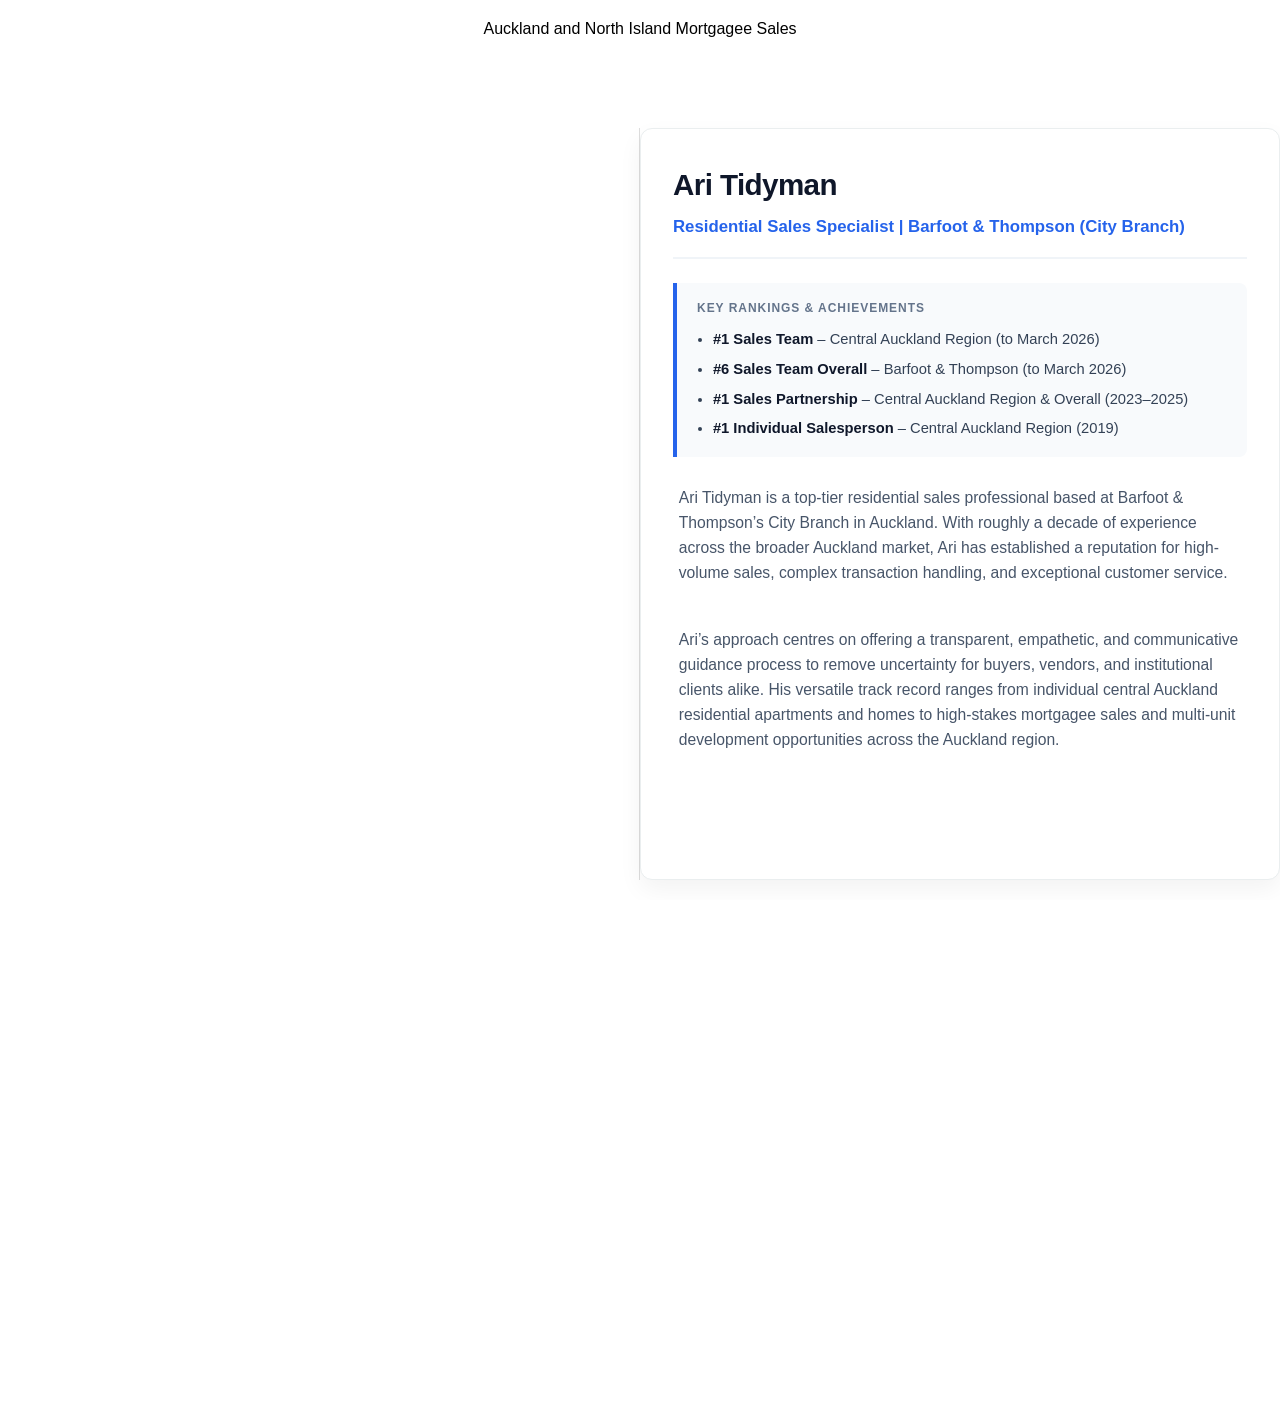
==== index.html @ 2373a751 "spacing added between ari and kristina" ====
<!DOCTYPE html>


<html lang="en">
<head>
  <meta charset="UTF-8">
  <meta name="viewport" content="width=device-width, initial-scale=1.0">
  <link rel="stylesheet" href="CSS/HomePage.css">
  <title>Mortgagee Sales</title>
</head>
<body>

  <!-- Top Navigation -->
  <nav class="Top-Nav">
    <a href="index.html">Auckland and North Island Mortgagee Sales</a>
    <!--<a href="/HTML/ForSale.html">FAQ</a>-->
    <!--<a href="/HTML/Sold.html">FAQ</a>-->
    <!--<a href="/HTML/FAQ_Page.html">FAQ</a>-->
   <!-- <a href="/HTML/AboutUs.html">Contact</a>-->
  </nav>

  <!-- Main Page Grid -->
  <div class="page">
    <!-- LEFT: Embed Barfoot iframe -->
    <div class="embed-panel">
      <div class="iframe-wrapper">
        <iframe
          src="https://www.barfoot.co.nz/our-people/a.tidyman?tab=Properties"
          title="Ari Tidyman Properties">
        </iframe>
      </div>
    </div>

    <!-- RIGHT: Content Panel -->
    <div class="content-panel">
      <div class="header-group">
    <h1>Ari Tidyman</h1>
    <p class="subtitle">Residential Sales Specialist | Barfoot &amp; Thompson (City Branch)</p>
    
      </div>
    <div class="achievements-card">
    <span class="achievements-label">Key Rankings &amp; Achievements</span>
    <ul class="achievements-list" style="padding-left: 3%;">
      <li><strong>#1 Sales Team</strong> – Central Auckland Region (to March 2026)</li>
      <li><strong>#6 Sales Team Overall</strong> – Barfoot &amp; Thompson (to March 2026)</li>
      <li><strong>#1 Sales Partnership</strong> – Central Auckland Region &amp; Overall (2023–2025)</li>
      <li><strong>#1 Individual Salesperson</strong> – Central Auckland Region (2019)</li>
    </ul>
  </div>

  <div class="bio-body" style="padding-left: 1%;">
    <p>Ari Tidyman is a top-tier residential sales professional based at Barfoot &amp; Thompson’s City Branch in Auckland. With roughly a decade of experience across the broader Auckland market, Ari has established a reputation for high-volume sales, complex transaction handling, and exceptional customer service.</p>
    <br> 
    <p>Ari’s approach centres on offering a transparent, empathetic, and communicative guidance process to remove uncertainty for buyers, vendors, and institutional clients alike. His versatile track record ranges from individual central Auckland residential apartments and homes to high-stakes mortgagee sales and multi-unit development opportunities across the Auckland region.</p>
  </div>

    </div> <br> <br> <br> </div>

  <div class="header-group">
    <h1>Kristina Clarke</h1>
    <p class="subtitle">Associate Salesperson | Barfoot &amp; Thompson (City Branch)</p>
  </div>

  <div class="achievements-card">
    <span class="achievements-label">Key Rankings &amp; Achievements</span>
    <ul class="achievements-list">
      <li><strong>#1 Sales Team</strong> – Central Auckland Region (to March 2026)</li>
      <li><strong>#6 Sales Team Overall</strong> – Barfoot &amp; Thompson (to March 2026)</li>
      <li><strong>5-Star Rated Agent</strong> – Consistently recognized for exceptional client care &amp; negotiation</li>
    </ul>
  </div>
  <div class="bio-body">
    <p>Kristina Clarke is an energetic, highly collaborative residential real estate professional operating out of Barfoot &amp; Thompson’s City Branch in Auckland. Working closely alongside Ari Tidyman as part of an award-winning sales partnership, Kristina is known for her client-first philosophy, strong communication skills, and resourceful hands-on approach to preparing properties for market.</p>
    <br>
    <p>Kristina focuses on delivering a tailored, end-to-end service experience that prioritises vendor needs without pressure. Her expertise spans marketing strategy, open home execution, and navigating delicate sale situations. Whether guiding first-home buyers, supporting families through rapid sales campaigns, or managing mortgagee properties, Kristina combines market knowledge with a supportive, accessible approach.</p>
  </div>
</div>

  </div>

<script>

   
    // Get the screen width
    const screenWidth = window.innerWidth;

    // Set the body width to match the screen width
    document.body.style.width = (screenWidth - (0.02 * window.innerWidth)) + 'px';

    // update width on window resize
    window.addEventListener('resize', () => {
      document.body.style.width = window.innerWidth + 'px';
    });

  </script>

</body>
</html>
---- CSS/HomePage.css ----
/* Reset / Base */
* {
  box-sizing: border-box;
  margin: 0;
  padding: 0;
}

html, body {
  width: 100%;
  height: 100%;
  font-family: 'Trebuchet MS', Arial, sans-serif;
  background-color: #ffffff;
  color: #000;
  overflow-x: hidden; /* prevent sideways scroll */
}

/* Top Navigation */
.Top-Nav {
  display: flex;
  justify-content: space-around;
  background-color: #ffffff;
  position: fixed;
  top: 0;
  width: 100%;
  padding: 10px 0;
  z-index: 1000;
}

.Top-Nav a {
  color: #000;
  text-decoration: none;
  padding: 10px 20px;
  border-radius: 5px;
  transition: background-color 0.3s;
}

.Top-Nav a:hover {
  background-color: #929292;
}

/* Main Page Grid */
.page {
  display: grid;
  grid-template-columns: 1fr 1fr; /* Left / Right */
  height: 100vh;
  margin-top: 10%; /* offset for navbar */
}

/* LEFT: Embed Panel */
.embed-panel {
  border-right: 1px solid #ddd;
  overflow: hidden;
}

.iframe-wrapper {
  width: 100%;
  height: 100%;
  overflow: hidden;
}

.iframe-wrapper iframe {
  width: 200%;           /* compensate for scale */
  height: 200%;
  transform: scale(0.5);
  transform-origin: top left;
  border: none;
}

/* RIGHT: Content Panel */
.content-panel {
max-width: 680px;
  padding: 32px;
  margin: 0 auto;
  background-color: #ffffff;
  border-radius: 12px;
  box-shadow: 0 10px 25px rgba(0, 0, 0, 0.05);
  border: 1px solid #eaeeef;
  font-family: -apple-system, BlinkMacSystemFont, "Segoe UI", Roboto, Helvetica, Arial, sans-serif;
  color: #2c3e50;
  line-height: 1.6;
  overflow-y: auto;
}

/* Header Styling */
.header-group {
  margin-bottom: 24px;
  border-bottom: 2px solid #f0f4f8;
  padding-bottom: 16px;
}

.content-panel h1 {
  margin: 0 0 6px 0;
  font-size: 1.85rem;
  font-weight: 700;
  color: #0f172a;
  letter-spacing: -0.02em;
}

.content-panel .subtitle {
  margin: 0;
  font-size: 1.05rem;
  font-weight: 600;
  color: #2563eb; /* Professional accent blue */
}

/* Achievements Section */
.achievements-card {
  background-color: #f8fafc;
  border-left: 4px solid #2563eb;
  border-radius: 0 8px 8px 0;
  padding: 16px 20px;
  margin-bottom: 28px;
}

.achievements-label {
  display: block;
  font-size: 0.75rem;
  font-weight: 700;
  text-transform: uppercase;
  letter-spacing: 0.08em;
  color: #64748b;
  margin-bottom: 10px;
}

.achievements-list {
  margin: 0;
  padding-left: 18px;
  list-style-type: disc;
}

.achievements-list li {
  margin-bottom: 6px;
  font-size: 0.92rem;
  color: #334155;
}

.achievements-list li:last-child {
  margin-bottom: 0;
}

.achievements-list strong {
  color: #0f172a;
}

/* Body Copy */
.bio-body p {
  margin: 0 0 16px 0;
  font-size: 0.98rem;
  color: #475569;
}

.bio-body p:last-child {
  margin-bottom: 0;
}

/* MOBILE STACK */
@media (max-width: 768px) {
  .page {
    grid-template-columns: 1fr;
    grid-template-rows: 60vh auto; /* iframe on top */
    height: auto;
  }

  .embed-panel {
    border-right: none;
    border-bottom: 1px solid #ddd;
  }

  .iframe-wrapper {
    height: 60vh;
  }
}
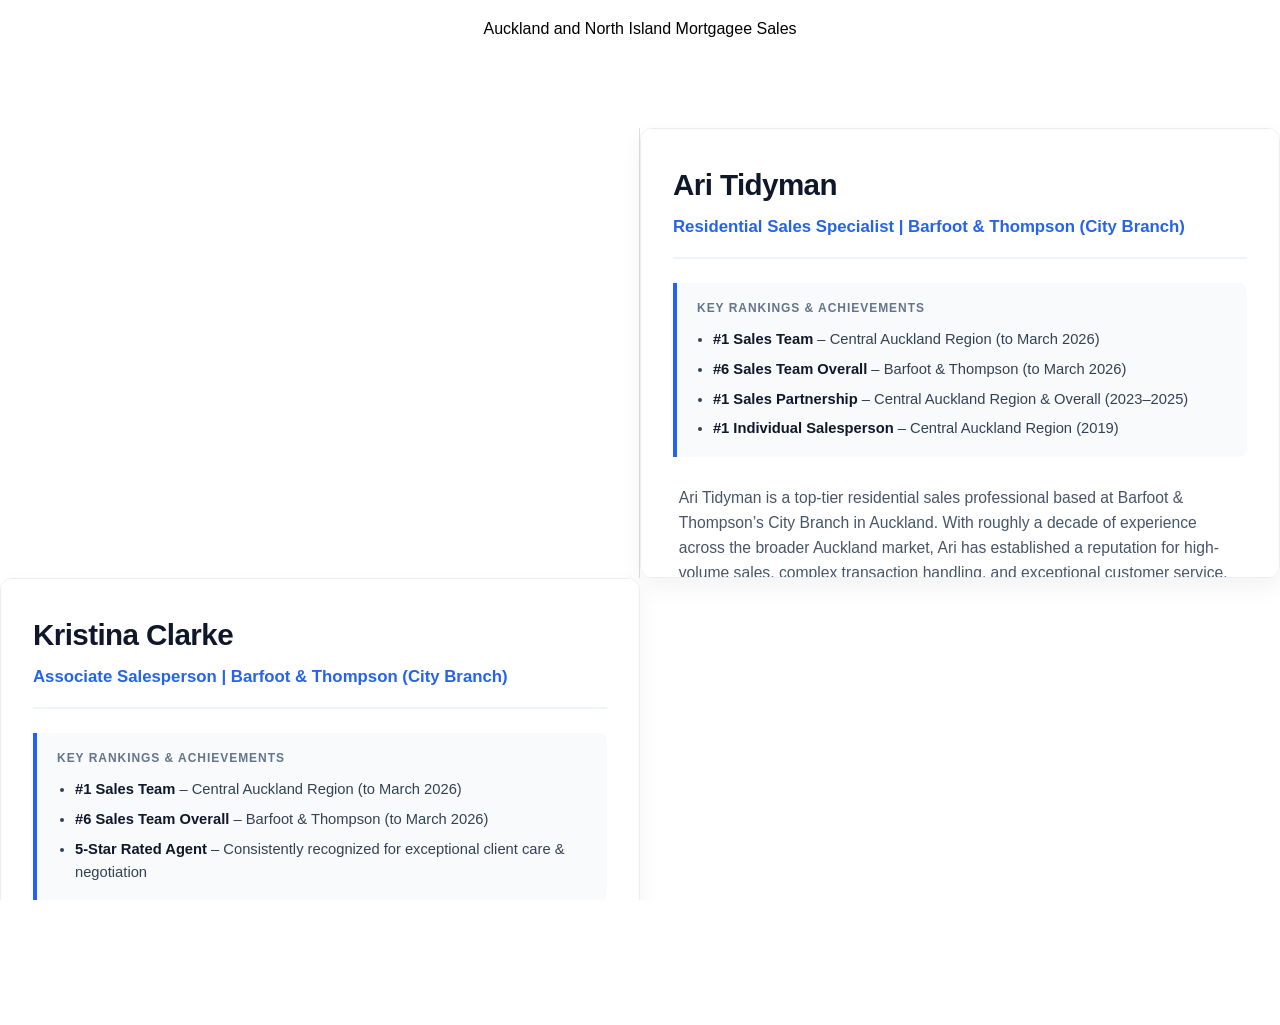
==== commit 3185df7c: "fixing last push" ====
--- a/index.html
+++ b/index.html
@@ -54,8 +54,9 @@
     <p>Ari’s approach centres on offering a transparent, empathetic, and communicative guidance process to remove uncertainty for buyers, vendors, and institutional clients alike. His versatile track record ranges from individual central Auckland residential apartments and homes to high-stakes mortgagee sales and multi-unit development opportunities across the Auckland region.</p>
   </div>
 
-    </div> <br> <br> <br> </div>
+     </div>
 
+  <div class="content-panel">
   <div class="header-group">
     <h1>Kristina Clarke</h1>
     <p class="subtitle">Associate Salesperson | Barfoot &amp; Thompson (City Branch)</p>
@@ -76,7 +77,8 @@
   </div>
 </div>
 
-  </div>
+ </div>
+ 
 
 <script>
 
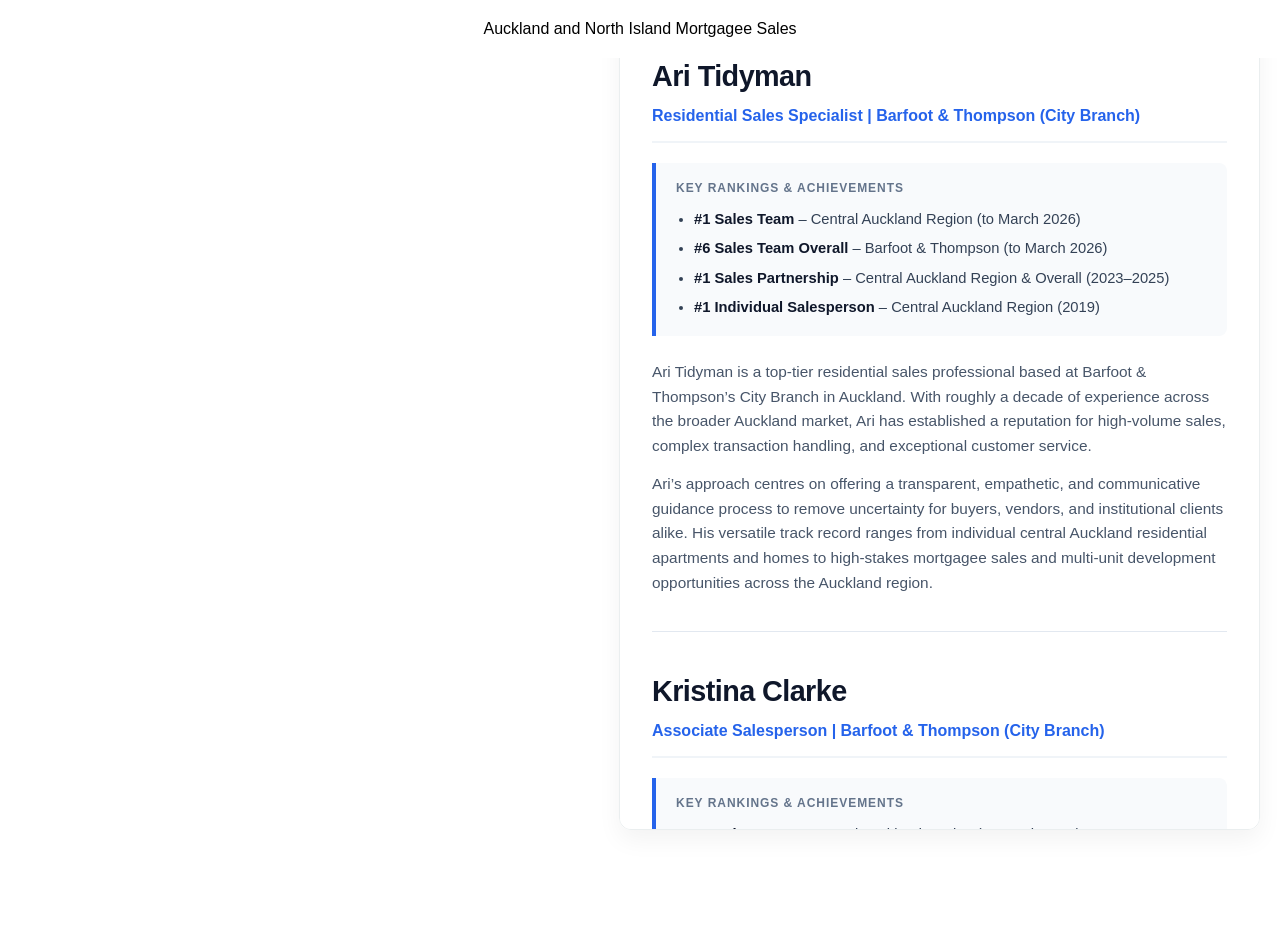
==== commit 074af92c: "fixing layout" ====
--- a/index.html
+++ b/index.html
@@ -31,53 +31,58 @@
       </div>
     </div>
 
-    <!-- RIGHT: Content Panel -->
+   <!-- RIGHT: Single Content Panel Containing Both Profiles -->
     <div class="content-panel">
-      <div class="header-group">
-    <h1>Ari Tidyman</h1>
-    <p class="subtitle">Residential Sales Specialist | Barfoot &amp; Thompson (City Branch)</p>
-    
+      
+      <!-- PROFILE 1: Ari Tidyman -->
+      <div class="profile-card">
+        <div class="header-group">
+          <h1>Ari Tidyman</h1>
+          <p class="subtitle">Residential Sales Specialist | Barfoot &amp; Thompson (City Branch)</p>
+        </div>
+
+        <div class="achievements-card">
+          <span class="achievements-label">Key Rankings &amp; Achievements</span>
+          <ul class="achievements-list">
+            <li><strong>#1 Sales Team</strong> – Central Auckland Region (to March 2026)</li>
+            <li><strong>#6 Sales Team Overall</strong> – Barfoot &amp; Thompson (to March 2026)</li>
+            <li><strong>#1 Sales Partnership</strong> – Central Auckland Region &amp; Overall (2023–2025)</li>
+            <li><strong>#1 Individual Salesperson</strong> – Central Auckland Region (2019)</li>
+          </ul>
+        </div>
+
+        <div class="bio-body">
+          <p>Ari Tidyman is a top-tier residential sales professional based at Barfoot &amp; Thompson’s City Branch in Auckland. With roughly a decade of experience across the broader Auckland market, Ari has established a reputation for high-volume sales, complex transaction handling, and exceptional customer service.</p>
+          <p>Ari’s approach centres on offering a transparent, empathetic, and communicative guidance process to remove uncertainty for buyers, vendors, and institutional clients alike. His versatile track record ranges from individual central Auckland residential apartments and homes to high-stakes mortgagee sales and multi-unit development opportunities across the Auckland region.</p>
+        </div>
       </div>
-    <div class="achievements-card">
-    <span class="achievements-label">Key Rankings &amp; Achievements</span>
-    <ul class="achievements-list" style="padding-left: 3%;">
-      <li><strong>#1 Sales Team</strong> – Central Auckland Region (to March 2026)</li>
-      <li><strong>#6 Sales Team Overall</strong> – Barfoot &amp; Thompson (to March 2026)</li>
-      <li><strong>#1 Sales Partnership</strong> – Central Auckland Region &amp; Overall (2023–2025)</li>
-      <li><strong>#1 Individual Salesperson</strong> – Central Auckland Region (2019)</li>
-    </ul>
-  </div>
 
-  <div class="bio-body" style="padding-left: 1%;">
-    <p>Ari Tidyman is a top-tier residential sales professional based at Barfoot &amp; Thompson’s City Branch in Auckland. With roughly a decade of experience across the broader Auckland market, Ari has established a reputation for high-volume sales, complex transaction handling, and exceptional customer service.</p>
-    <br> 
-    <p>Ari’s approach centres on offering a transparent, empathetic, and communicative guidance process to remove uncertainty for buyers, vendors, and institutional clients alike. His versatile track record ranges from individual central Auckland residential apartments and homes to high-stakes mortgagee sales and multi-unit development opportunities across the Auckland region.</p>
-  </div>
+      <!-- Divider between profiles -->
+      <hr class="profile-divider" />
 
-     </div>
+      <!-- PROFILE 2: Kristina Clarke -->
+      <div class="profile-card">
+        <div class="header-group">
+          <h1>Kristina Clarke</h1>
+          <p class="subtitle">Associate Salesperson | Barfoot &amp; Thompson (City Branch)</p>
+        </div>
 
-  <div class="content-panel">
-  <div class="header-group">
-    <h1>Kristina Clarke</h1>
-    <p class="subtitle">Associate Salesperson | Barfoot &amp; Thompson (City Branch)</p>
-  </div>
+        <div class="achievements-card">
+          <span class="achievements-label">Key Rankings &amp; Achievements</span>
+          <ul class="achievements-list">
+            <li><strong>#1 Sales Team</strong> – Central Auckland Region (to March 2026)</li>
+            <li><strong>#6 Sales Team Overall</strong> – Barfoot &amp; Thompson (to March 2026)</li>
+            <li><strong>5-Star Rated Agent</strong> – Consistently recognized for exceptional client care &amp; negotiation</li>
+          </ul>
+        </div>
 
-  <div class="achievements-card">
-    <span class="achievements-label">Key Rankings &amp; Achievements</span>
-    <ul class="achievements-list">
-      <li><strong>#1 Sales Team</strong> – Central Auckland Region (to March 2026)</li>
-      <li><strong>#6 Sales Team Overall</strong> – Barfoot &amp; Thompson (to March 2026)</li>
-      <li><strong>5-Star Rated Agent</strong> – Consistently recognized for exceptional client care &amp; negotiation</li>
-    </ul>
-  </div>
-  <div class="bio-body">
-    <p>Kristina Clarke is an energetic, highly collaborative residential real estate professional operating out of Barfoot &amp; Thompson’s City Branch in Auckland. Working closely alongside Ari Tidyman as part of an award-winning sales partnership, Kristina is known for her client-first philosophy, strong communication skills, and resourceful hands-on approach to preparing properties for market.</p>
-    <br>
-    <p>Kristina focuses on delivering a tailored, end-to-end service experience that prioritises vendor needs without pressure. Her expertise spans marketing strategy, open home execution, and navigating delicate sale situations. Whether guiding first-home buyers, supporting families through rapid sales campaigns, or managing mortgagee properties, Kristina combines market knowledge with a supportive, accessible approach.</p>
-  </div>
-</div>
+        <div class="bio-body">
+          <p>Kristina Clarke is an energetic, highly collaborative residential real estate professional operating out of Barfoot &amp; Thompson’s City Branch in Auckland. Working closely alongside Ari Tidyman as part of an award-winning sales partnership, Kristina is known for her client-first philosophy, strong communication skills, and resourceful hands-on approach to preparing properties for market.</p>
+          <p>Kristina focuses on delivering a tailored, end-to-end service experience that prioritises vendor needs without pressure. Her expertise spans marketing strategy, open home execution, and navigating delicate sale situations. Whether guiding first-home buyers, supporting families through rapid sales campaigns, or managing mortgagee properties, Kristina combines market knowledge with a supportive, accessible approach.</p>
+        </div>
+      </div>
 
- </div>
+    </div><!-- /.content-panel -->
  
 
 <script>
--- a/CSS/HomePage.css
+++ b/CSS/HomePage.css
@@ -39,39 +39,33 @@
   background-color: #929292;
 }
 
-/* Main Page Grid */
+/* Container for the Grid */
 .page {
-  display: grid;
-  grid-template-columns: 1fr 1fr; /* Left / Right */
-  height: 100vh;
-  margin-top: 10%; /* offset for navbar */
+  display: flex;
+  gap: 24px;
+  max-width: 1400px;
+  margin: 0 auto;
+  padding: 20px;
 }
 
-/* LEFT: Embed Panel */
+/* LEFT PANEL: iFrame Container */
 .embed-panel {
-  border-right: 1px solid #ddd;
-  overflow: hidden;
-}
-
-.iframe-wrapper {
-  width: 100%;
-  height: 100%;
-  overflow: hidden;
+  flex: 1;
+  min-width: 0;
 }
 
 .iframe-wrapper iframe {
-  width: 200%;           /* compensate for scale */
-  height: 200%;
-  transform: scale(0.5);
-  transform-origin: top left;
+  width: 100%;
+  height: 100vh;
   border: none;
+  border-radius: 12px;
 }
 
-/* RIGHT: Content Panel */
+/* RIGHT PANEL: Single Scrollable Container */
 .content-panel {
-max-width: 680px;
+  flex: 1;
+  max-width: 680px;
   padding: 32px;
-  margin: 0 auto;
   background-color: #ffffff;
   border-radius: 12px;
   box-shadow: 0 10px 25px rgba(0, 0, 0, 0.05);
@@ -79,19 +73,34 @@
   font-family: -apple-system, BlinkMacSystemFont, "Segoe UI", Roboto, Helvetica, Arial, sans-serif;
   color: #2c3e50;
   line-height: 1.6;
+  max-height: 90vh; /* Keeps it within screen height and scrolls internally */
   overflow-y: auto;
+}
+
+/* Individual Profile Cards */
+.profile-card {
+  display: flex;
+  flex-direction: column;
+}
+
+/* Clean Divider between Ari and Kristina */
+.profile-divider {
+  border: 0;
+  height: 1px;
+  background-color: #e2e8f0;
+  margin: 36px 0;
 }
 
 /* Header Styling */
 .header-group {
-  margin-bottom: 24px;
+  margin-bottom: 20px;
   border-bottom: 2px solid #f0f4f8;
-  padding-bottom: 16px;
+  padding-bottom: 12px;
 }
 
 .content-panel h1 {
-  margin: 0 0 6px 0;
-  font-size: 1.85rem;
+  margin: 0 0 4px 0;
+  font-size: 1.8rem;
   font-weight: 700;
   color: #0f172a;
   letter-spacing: -0.02em;
@@ -99,9 +108,9 @@
 
 .content-panel .subtitle {
   margin: 0;
-  font-size: 1.05rem;
+  font-size: 1rem;
   font-weight: 600;
-  color: #2563eb; /* Professional accent blue */
+  color: #2563eb; /* Accent blue */
 }
 
 /* Achievements Section */
@@ -110,7 +119,7 @@
   border-left: 4px solid #2563eb;
   border-radius: 0 8px 8px 0;
   padding: 16px 20px;
-  margin-bottom: 28px;
+  margin-bottom: 24px;
 }
 
 .achievements-label {
@@ -145,8 +154,8 @@
 
 /* Body Copy */
 .bio-body p {
-  margin: 0 0 16px 0;
-  font-size: 0.98rem;
+  margin: 0 0 14px 0;
+  font-size: 0.96rem;
   color: #475569;
 }
 
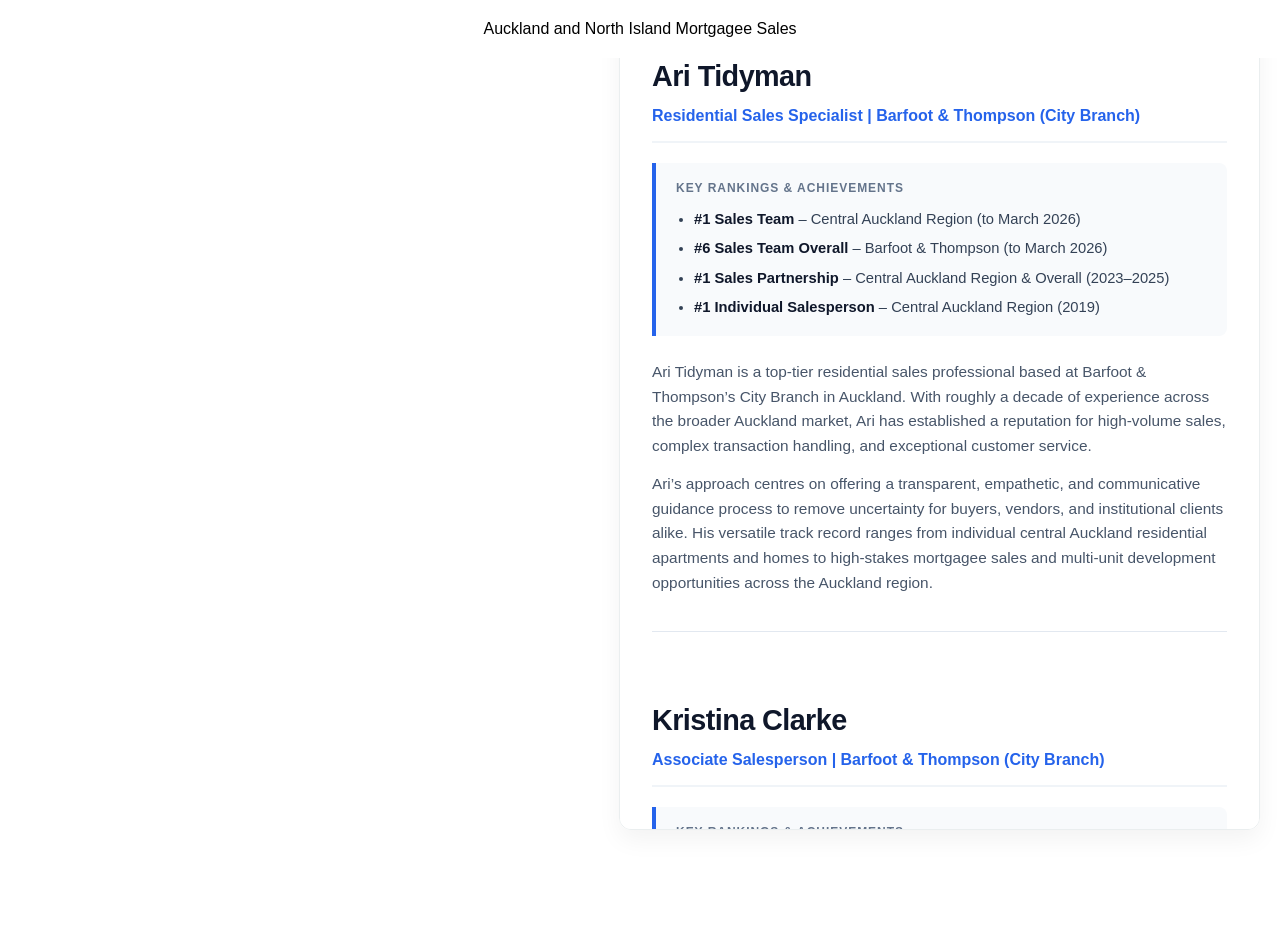
==== commit 0f0fa919: "padding" ====
--- a/index.html
+++ b/index.html
@@ -58,12 +58,12 @@
       </div>
 
       <!-- Divider between profiles -->
-      <hr class="profile-divider" />
+      <hr class="profile-divider " />
 
       <!-- PROFILE 2: Kristina Clarke -->
       <div class="profile-card">
         <div class="header-group">
-          <h1>Kristina Clarke</h1>
+          <h1 style="padding-top:5%;">Kristina Clarke</h1>
           <p class="subtitle">Associate Salesperson | Barfoot &amp; Thompson (City Branch)</p>
         </div>
 
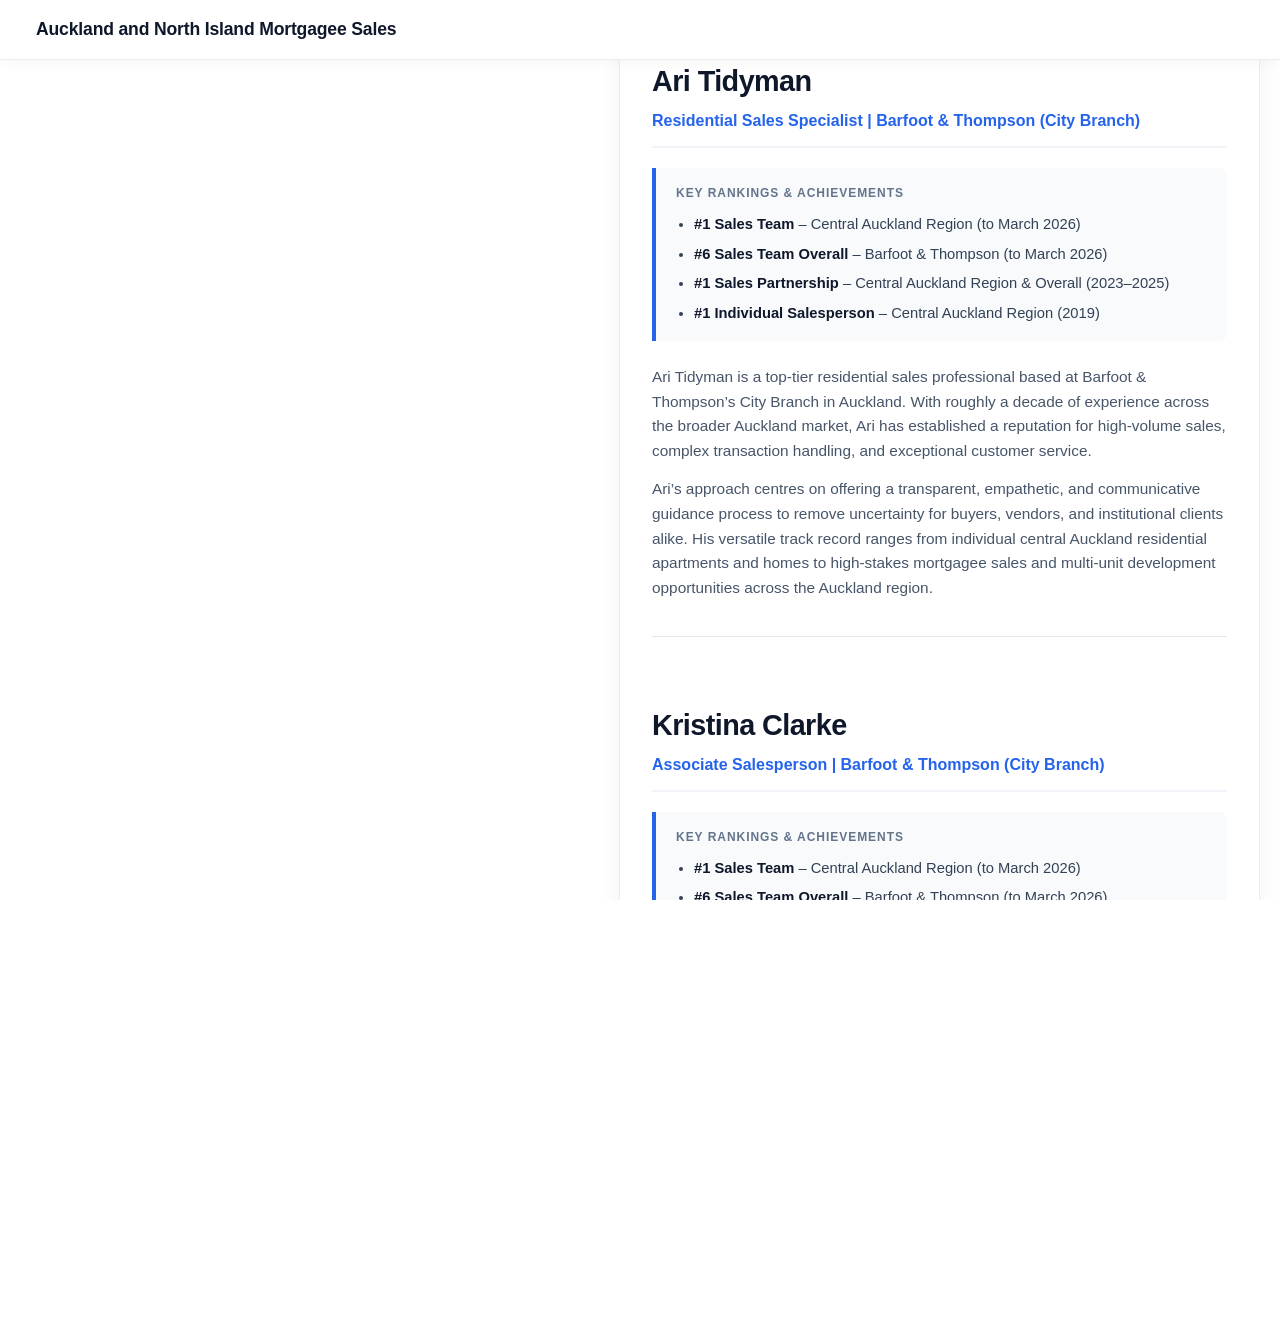
==== commit 84f9193c: "nav bar upgrade" ====
--- a/index.html
+++ b/index.html
@@ -10,14 +10,18 @@
 </head>
 <body>
 
-  <!-- Top Navigation -->
-  <nav class="Top-Nav">
-    <a href="index.html">Auckland and North Island Mortgagee Sales</a>
-    <!--<a href="/HTML/ForSale.html">FAQ</a>-->
-    <!--<a href="/HTML/Sold.html">FAQ</a>-->
-    <!--<a href="/HTML/FAQ_Page.html">FAQ</a>-->
-   <!-- <a href="/HTML/AboutUs.html">Contact</a>-->
-  </nav>
+<!-- Top Navigation -->
+<nav class="Top-Nav">
+  <div class="nav-container">
+    <a href="index.html" class="nav-brand">Auckland and North Island Mortgagee Sales</a>
+    <div class="nav-links">
+      <!-- Uncomment as needed -->
+      <!-- <a href="/HTML/ForSale.html">For Sale</a> -->
+      <!-- <a href="/HTML/FAQ_Page.html">FAQ</a> -->
+      <!-- <a href="/HTML/AboutUs.html">Contact</a> -->
+    </div>
+  </div>
+</nav>
 
   <!-- Main Page Grid -->
   <div class="page">
--- a/CSS/HomePage.css
+++ b/CSS/HomePage.css
@@ -15,28 +15,64 @@
   overflow-x: hidden; /* prevent sideways scroll */
 }
 
-/* Top Navigation */
+/* Fixed Top Navigation Bar */
 .Top-Nav {
-  display: flex;
-  justify-content: space-around;
-  background-color: #ffffff;
   position: fixed;
   top: 0;
-  width: 100%;
-  padding: 10px 0;
+  left: 0;
+  width: 100%;
+  height: 60px;
+  background-color: #ffffff;
+  border-bottom: 1px solid #eaeeef;
+  box-shadow: 0 4px 12px rgba(0, 0, 0, 0.03);
   z-index: 1000;
-}
-
-.Top-Nav a {
-  color: #000;
+  display: flex;
+  align-items: center;
+}
+/* Inner Layout Alignment */
+.nav-container {
+  max-width: 1400px;
+  width: 100%;
+  margin: 0 auto;
+  padding: 0 24px;
+  display: flex;
+  justify-content: space-between;
+  align-items: center;
+}
+
+/* Brand Link / Main Header */
+.Top-Nav .nav-brand {
+  font-family: -apple-system, BlinkMacSystemFont, "Segoe UI", Roboto, Helvetica, Arial, sans-serif;
+  font-size: 1.1rem;
+  font-weight: 700;
+  color: #0f172a;
   text-decoration: none;
-  padding: 10px 20px;
-  border-radius: 5px;
-  transition: background-color 0.3s;
-}
-
-.Top-Nav a:hover {
-  background-color: #929292;
+  letter-spacing: -0.01em;
+  padding: 8px 12px;
+  border-radius: 6px;
+  transition: color 0.2s ease, background-color 0.2s ease;
+}
+
+.Top-Nav .nav-brand:hover {
+  color: #2563eb; /* Matches primary accent blue */
+  background-color: #f8fafc;
+}
+
+/* Additional Nav Links (if enabled) */
+.nav-links a {
+  font-family: -apple-system, BlinkMacSystemFont, "Segoe UI", Roboto, Helvetica, Arial, sans-serif;
+  font-size: 0.95rem;
+  font-weight: 600;
+  color: #475569;
+  text-decoration: none;
+  padding: 8px 14px;
+  border-radius: 6px;
+  transition: all 0.2s ease;
+}
+
+.nav-links a:hover {
+  color: #2563eb;
+  background-color: #f1f5f9;
 }
 
 /* Container for the Grid */
@@ -50,6 +86,7 @@
 
 /* LEFT PANEL: iFrame Container */
 .embed-panel {
+  padding-top: 3%;
   flex: 1;
   min-width: 0;
 }
@@ -66,6 +103,7 @@
   flex: 1;
   max-width: 680px;
   padding: 32px;
+  padding-top: 3%;
   background-color: #ffffff;
   border-radius: 12px;
   box-shadow: 0 10px 25px rgba(0, 0, 0, 0.05);
@@ -73,8 +111,7 @@
   font-family: -apple-system, BlinkMacSystemFont, "Segoe UI", Roboto, Helvetica, Arial, sans-serif;
   color: #2c3e50;
   line-height: 1.6;
-  max-height: 90vh; /* Keeps it within screen height and scrolls internally */
-  overflow-y: auto;
+  overflow-y: hidden;
 }
 
 /* Individual Profile Cards */
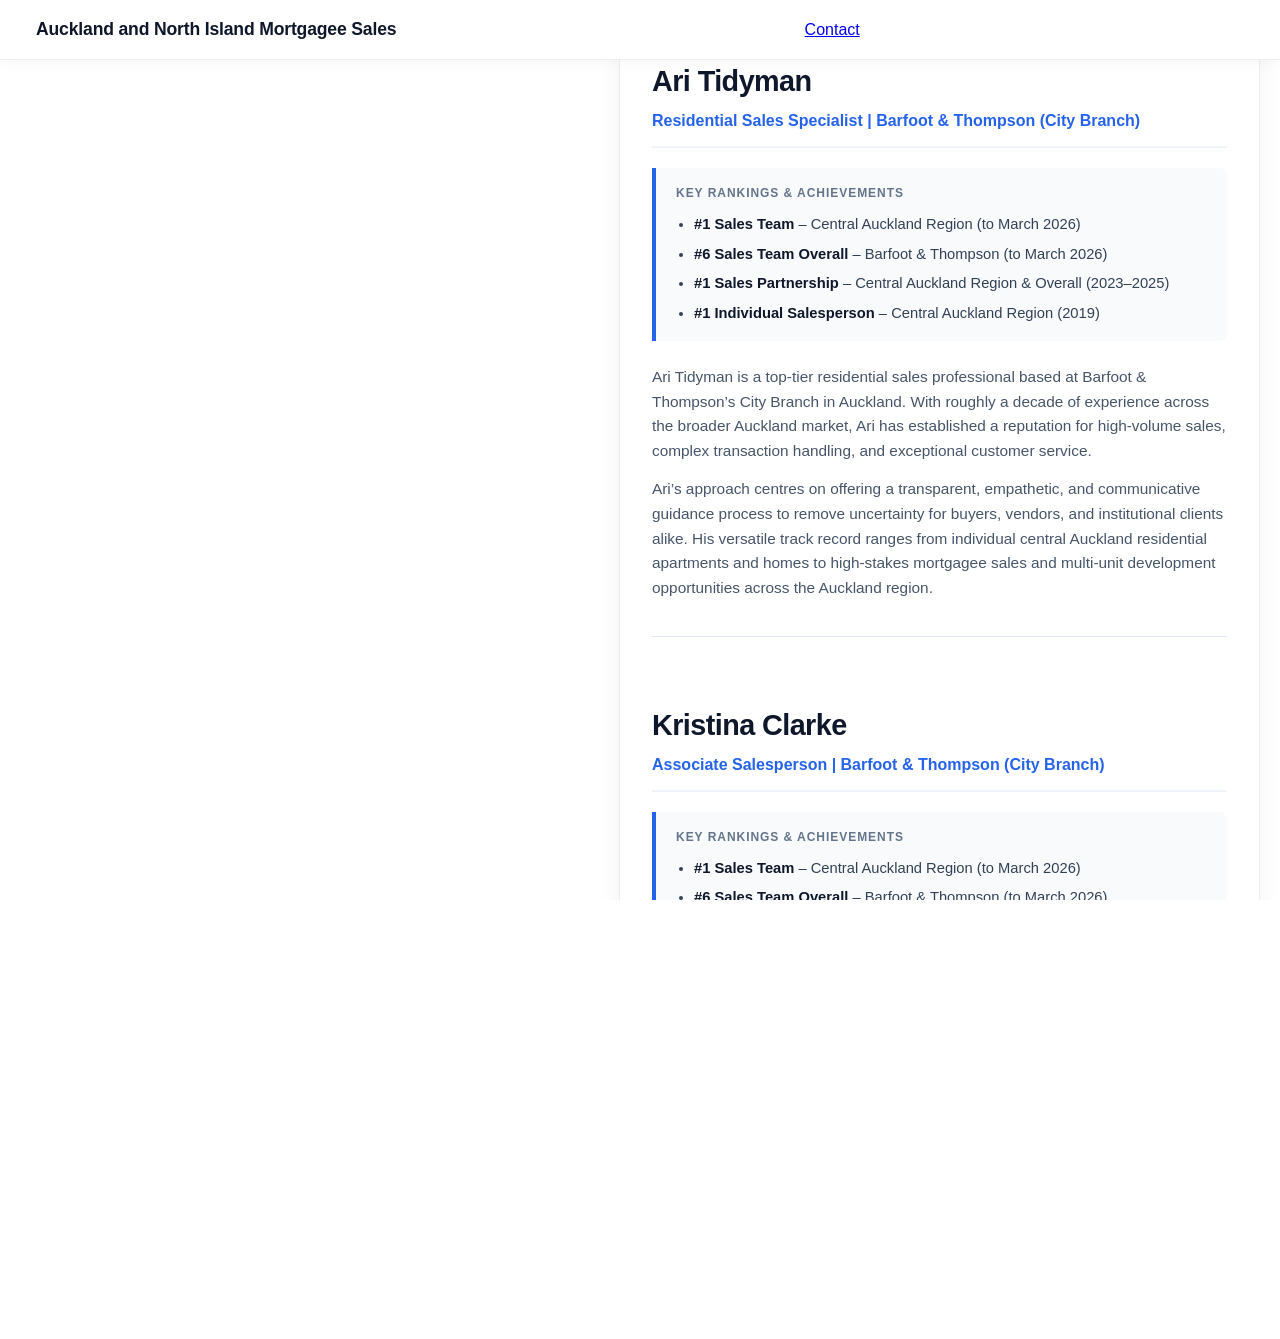
==== commit 431b62f7: "contact nav" ====
--- a/index.html
+++ b/index.html
@@ -14,11 +14,11 @@
 <nav class="Top-Nav">
   <div class="nav-container">
     <a href="index.html" class="nav-brand">Auckland and North Island Mortgagee Sales</a>
+     <a href="/HTML/AboutUs.html">Contact</a> 
     <div class="nav-links">
       <!-- Uncomment as needed -->
       <!-- <a href="/HTML/ForSale.html">For Sale</a> -->
       <!-- <a href="/HTML/FAQ_Page.html">FAQ</a> -->
-      <!-- <a href="/HTML/AboutUs.html">Contact</a> -->
     </div>
   </div>
 </nav>
--- a/CSS/HomePage.css
+++ b/CSS/HomePage.css
@@ -201,19 +201,37 @@
 }
 
 /* MOBILE STACK */
+
+/* Responsive Mobile Layout (screens smaller than 768px) */
 @media (max-width: 768px) {
+  /* Push main grid down more on mobile to account for navbar wrapping */
+  body {
+    padding-top: 80px;
+  }
+
+  /* Stack panels vertically with Right Panel on TOP */
   .page {
-    grid-template-columns: 1fr;
-    grid-template-rows: 60vh auto; /* iframe on top */
-    height: auto;
-  }
-
-  .embed-panel {
-    border-right: none;
-    border-bottom: 1px solid #ddd;
-  }
-
-  .iframe-wrapper {
-    height: 60vh;
+    flex-direction: column-reverse;
+    gap: 20px;
+    padding: 12px;
+  }
+
+  /* Make panels take full width */
+  .embed-panel,
+  .content-panel {
+    max-width: 100%;
+    width: 100%;
+  }
+
+  /* Adjust iframe height for mobile screens */
+  .iframe-wrapper iframe {
+    height: 70vh;
+  }
+
+  /* Allow profile panel to scroll if content exceeds screen height on mobile */
+  .content-panel {
+    overflow-y: auto;
+    max-height: none;
+    padding: 20px;
   }
 }
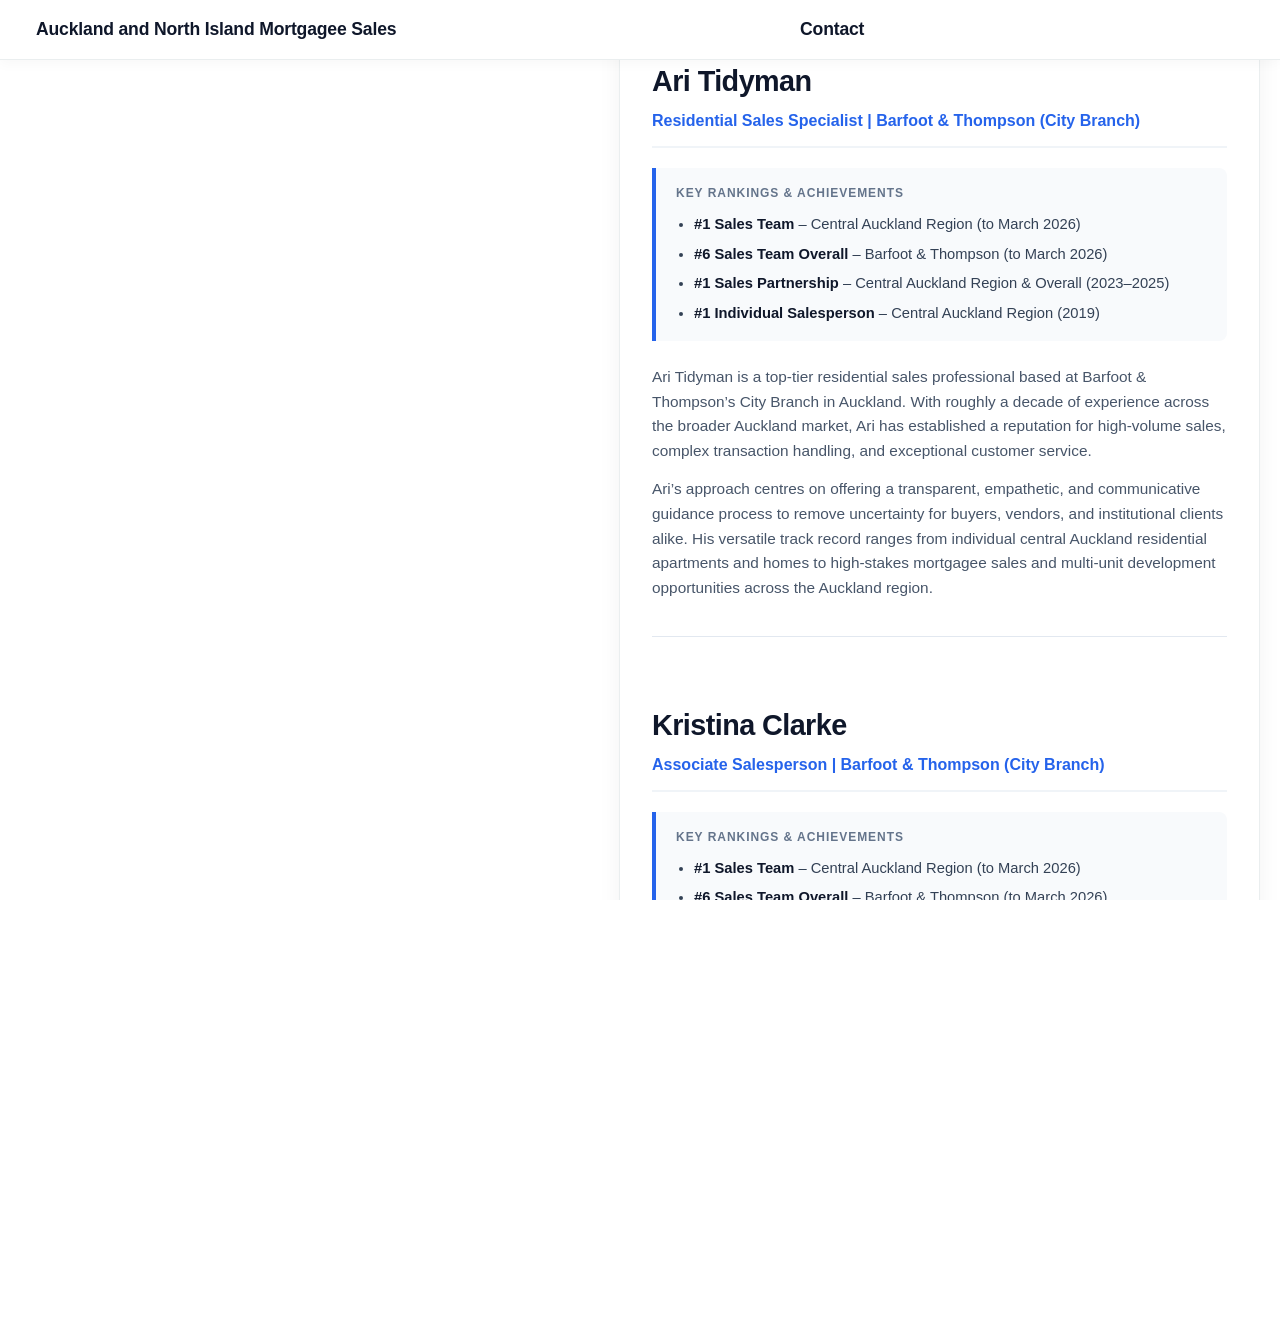
==== commit e8af6a4f: "Update index.html" ====
--- a/index.html
+++ b/index.html
@@ -14,7 +14,7 @@
 <nav class="Top-Nav">
   <div class="nav-container">
     <a href="index.html" class="nav-brand">Auckland and North Island Mortgagee Sales</a>
-     <a href="/HTML/AboutUs.html">Contact</a> 
+     <a href="/HTML/AboutUs.html" class="nav-brand">Contact</a> 
     <div class="nav-links">
       <!-- Uncomment as needed -->
       <!-- <a href="/HTML/ForSale.html">For Sale</a> -->
--- a/CSS/HomePage.css
+++ b/CSS/HomePage.css
@@ -202,36 +202,37 @@
 
 /* MOBILE STACK */
 
-/* Responsive Mobile Layout (screens smaller than 768px) */
-@media (max-width: 768px) {
-  /* Push main grid down more on mobile to account for navbar wrapping */
+/* Mobile Responsive Breakpoint */
+@media screen and (max-width: 900px) {
+  /* Increase top padding to account for fixed header on smaller screens */
   body {
-    padding-top: 80px;
-  }
-
-  /* Stack panels vertically with Right Panel on TOP */
+    padding-top: 75px;
+  }
+
+  /* Reverses flex order: Right panel (profiles) on TOP, Left panel (iframe) below */
   .page {
+    display: flex;
     flex-direction: column-reverse;
     gap: 20px;
     padding: 12px;
   }
 
-  /* Make panels take full width */
-  .embed-panel,
-  .content-panel {
+  /* Full width for both panels on mobile */
+  .content-panel,
+  .embed-panel {
     max-width: 100%;
     width: 100%;
   }
 
-  /* Adjust iframe height for mobile screens */
+  /* Allows profiles to fit naturally on mobile */
+  .content-panel {
+    overflow-y: visible;
+    padding: 20px;
+  }
+
+  /* Ensures the embedded map/page remains easy to scroll and view below profiles */
   .iframe-wrapper iframe {
-    height: 70vh;
-  }
-
-  /* Allow profile panel to scroll if content exceeds screen height on mobile */
-  .content-panel {
-    overflow-y: auto;
-    max-height: none;
-    padding: 20px;
+    height: 600px;
+    border-radius: 8px;
   }
 }
